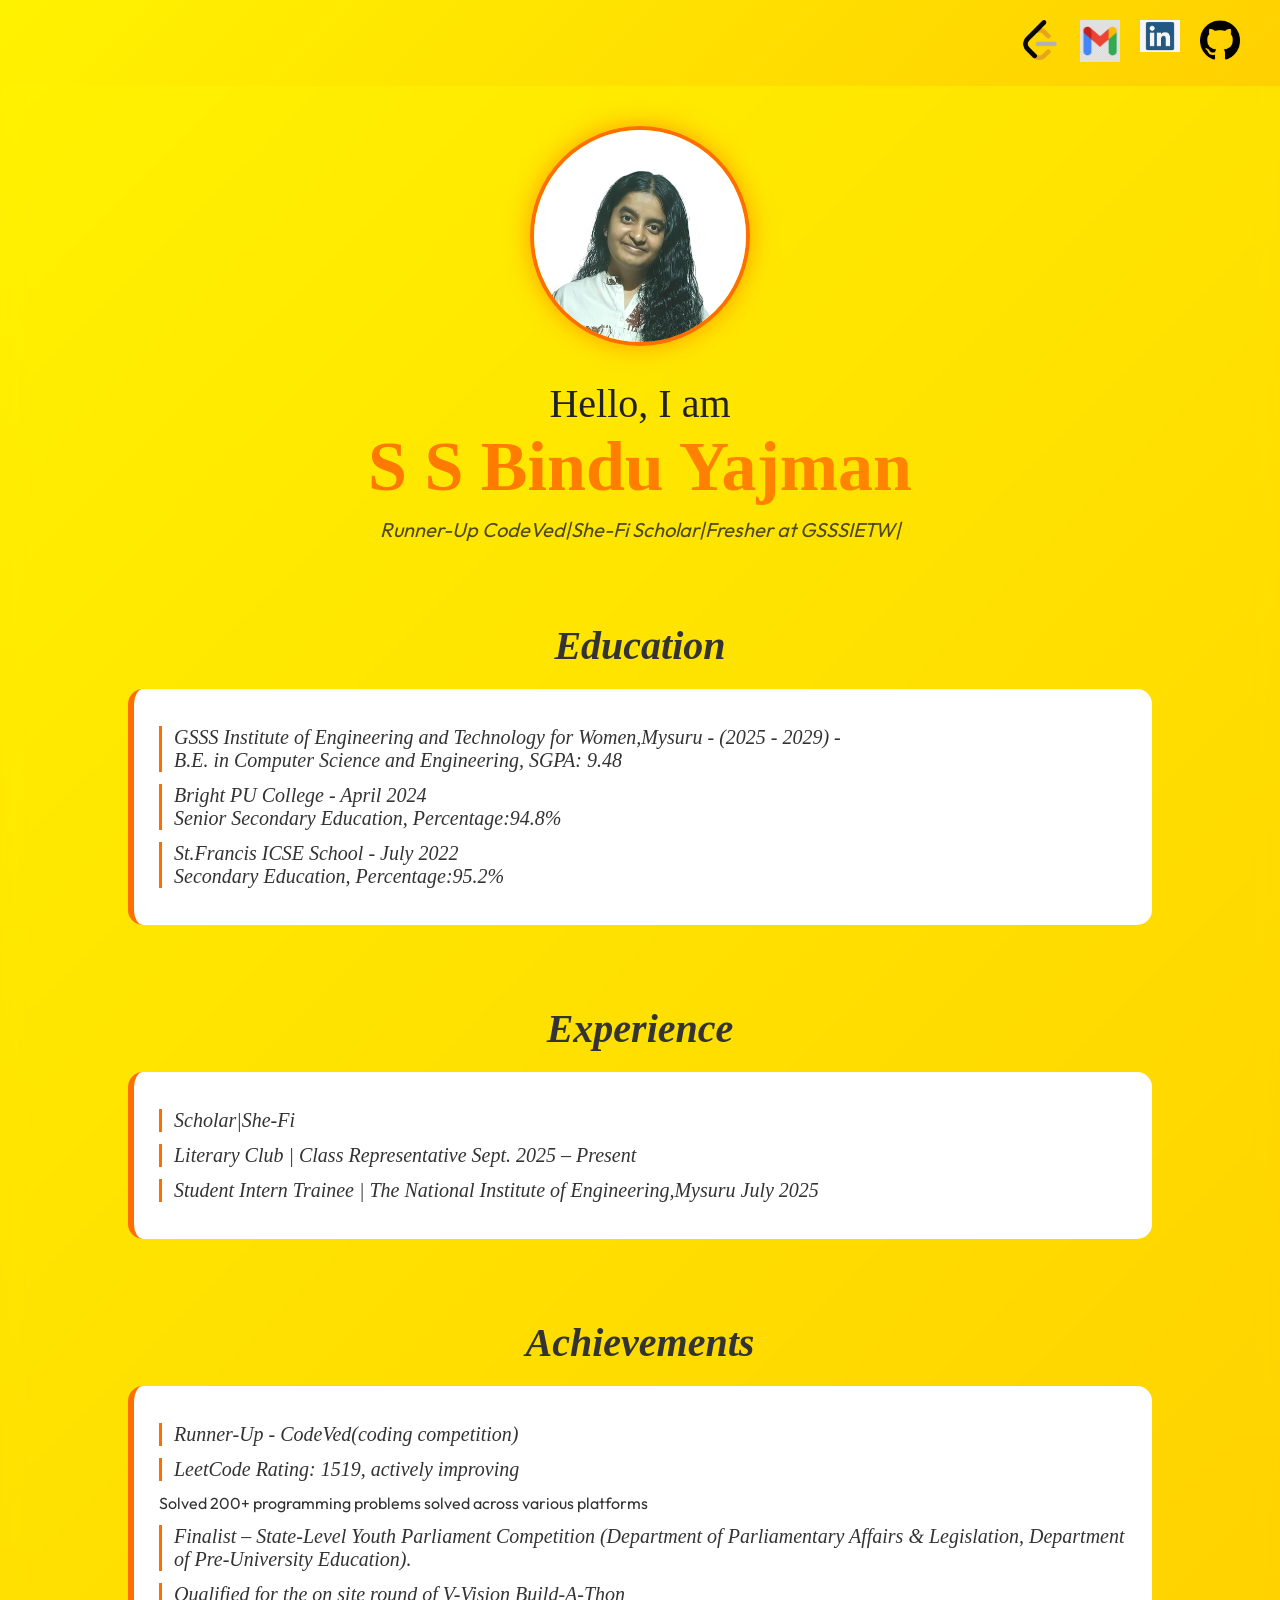
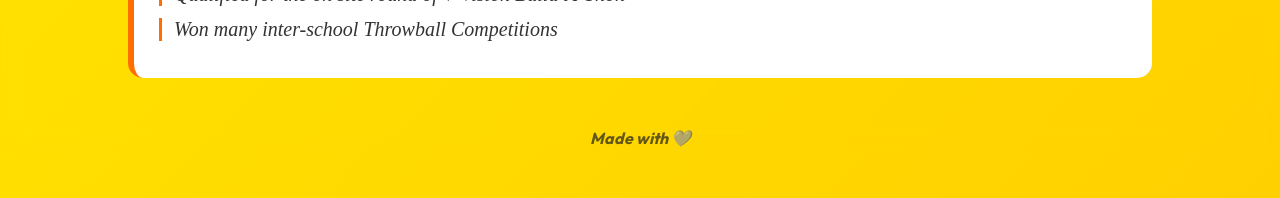
==== index.html @ 59d080ef "Rename html.html to index.html" ====
<!DOCTYPE html>
<html lang="en">
    <head>
        <title>Bindu Yajman</title>
      <link href="https://fonts.googleapis.com/css2?family=Outfit:wght@300;400;600&family=Sora:wght@400;600;700&display=swap" rel="stylesheet">
       <!-- <picture>
add google font
  <img src="Photo.jpg">
</picture>
-->
         <link rel="stylesheet" href="css.css" />
          <link rel="icon" type="image/x-icon" href="favicon.ico">
    </head>
    <body>
        <div class="header">
        <a href="https://leetcode.com/u/SSBY/">
    <img src="Leetcode.webp" >
</a>
<a href="mailto:ssbinduyajman@gmail.com">
    <img src="Gmail.jpg">
</a>
 <a href="https://www.linkedin.com/in/bindu-yajman-4566ab392/">
    <img src="Linkedin.png" >
</a>
 <a href="https://github.com/BinduYajman">
    <img src="Github.png" >
</a>
</div>
        <div class="photo">
 <img src="Photo.jpeg"  alt="Bindu Yajman">

        </div>
        
        <div class="name">
            <h1>Hello, I am </h1>
            <h2 class="big-name"> S S Bindu Yajman</h2>
            <p>Runner-Up CodeVed|She-Fi Scholar|Fresher at GSSSIETW|</p>
        </div>
         <h2 class="section-title">Education</h2>
        <div class="education">
           
            <ul>
                <li>GSSS Institute of Engineering and Technology for Women,Mysuru  - (2025 - 2029) - <br>
                  B.E. in Computer Science and Engineering, SGPA: 9.48</li>
                <li>
                Bright PU College -  April 2024<br>
                Senior Secondary Education, Percentage:94.8%
                </li>
                <li>
                St.Francis ICSE School - July 2022<br>
                Secondary Education, Percentage:95.2%</li>
            </ul>
        </div>
        <h2 class="section-title">Experience</h2>
        <div class="experience">
            <ul>
            <li>Scholar|She-Fi</li>
           <li> Literary Club | Class Representative Sept. 2025 – Present
</li>
<li>Student Intern Trainee | The National Institute of Engineering,Mysuru July 2025</li>
</ul>
        </div>
          <h2 class="section-title">Achievements</h2>
        <div class="achievements">
          
            <ul>
                <li>Runner-Up - CodeVed(coding competition)</li>
             <li>LeetCode Rating: 1519, actively improving</li>
Solved 200+ programming problems solved across various platforms
<li>Finalist – State-Level Youth Parliament Competition (Department of Parliamentary Affairs & Legislation,
Department of Pre-University Education).</li>
<li> Qualified for the on site round of V-Vision Build-A-Thon</li>
<li>Won many inter-school Throwball Competitions</li>
</ul>
        </div>
        <div class="end">
            <p><b>Made with 🩶</b></p>
        </div>
    </body>
</html>
---- css.css ----
*{
    margin:0;
    padding:0;
    box-sizing:border-box;
}
body
{
    font-family:'Outfit',sans-serif;
    background:linear-gradient(135deg, #fff200, #ffd000);
    color:#222;
    backdrop-filter:blur(10px);
}
.header {
    display: flex;
    justify-content: flex-end;
    gap: 20px;
  padding: 20px 40px;
   background:linear-gradient(135deg, #fff200, #ffd000);
   backdrop-filter:blur(10px);
}
.header img{
    width:40px;
    transition: 0.2s;
    cursor:pointer;
}

.header img:hover{
transform:scale(1.2)rotate(5deg);
}

.photo
{
    text-align: center;
    margin-top: 40px;
}
.photo img{
    width: 220px;
    height: 220px;
    border-radius: 50%;
    border: 4px solid #ff6f00;
    box-shadow: 0 0 25px rgba(255, 111, 0, 0.6);
}
.name{
text-align:center;
margin-top:30px;
}
h1, h2,  .big-name {
    font-family: 'Sora', sans-serif;
  
}


h1
{
    font-size: 40px;
    font-weight: 300;
    font-family:'Montserrat',serif;
}
.big-name
{
    font-size: 70px;
    font-weight: 700;
    color:#333;
    background: linear-gradient(45deg,#ff6f00,#ff8f00);
    -webkit-background-clip: text;
      background-clip: text;
    -webkit-text-fill-color: transparent;
    font-family:Georgia, 'Times New Roman', Times, serif,sans-serif;
    font-display:fallback;
    
}
.name p{
font-size:20px;
margin-top: 10px;
opacity: 0.8;
}
.section-title
{
font-family:'Sora',sans-serif;
  text-align: center;
  font-size: 40px;
  margin-top: 60px;
  margin-bottom: 20px;  
  font-style: italic;
  padding-top: 20px ;
  color:#333;
  font-family: Georgia, 'Times New Roman', Times, serif;
}
.education,.experience,.achievements
{
    width: 80%;
    margin: 20px auto;
    padding: 25px;
    border-radius: 15px;
    background: #ffffff;
    color:#333;
    transition:0.3s;
    border-left: 6px solid #ff6f00;
}
.education:hover,.experience:hover,.achievements:hover
 {
  transform: translateY(-10px)scale(1.01);
}
ul{
    list-style: none;
}
li{
    margin:12px 0;
    font-size: 20px;
    border-left: 3px solid #ff7b00;
    padding-left:12px;
    font-family:Georgia, 'Times New Roman', Times, serif;
     border-left: 3px solid #ff6f00;
     font-style: italic;
}
p{
  font-family:'Outfit',sans-serif;  
  font-style: italic;
  font-weight: 100px;
}
.end{
text-align: center;
margin: 50px 0;
opacity:0.7;
}
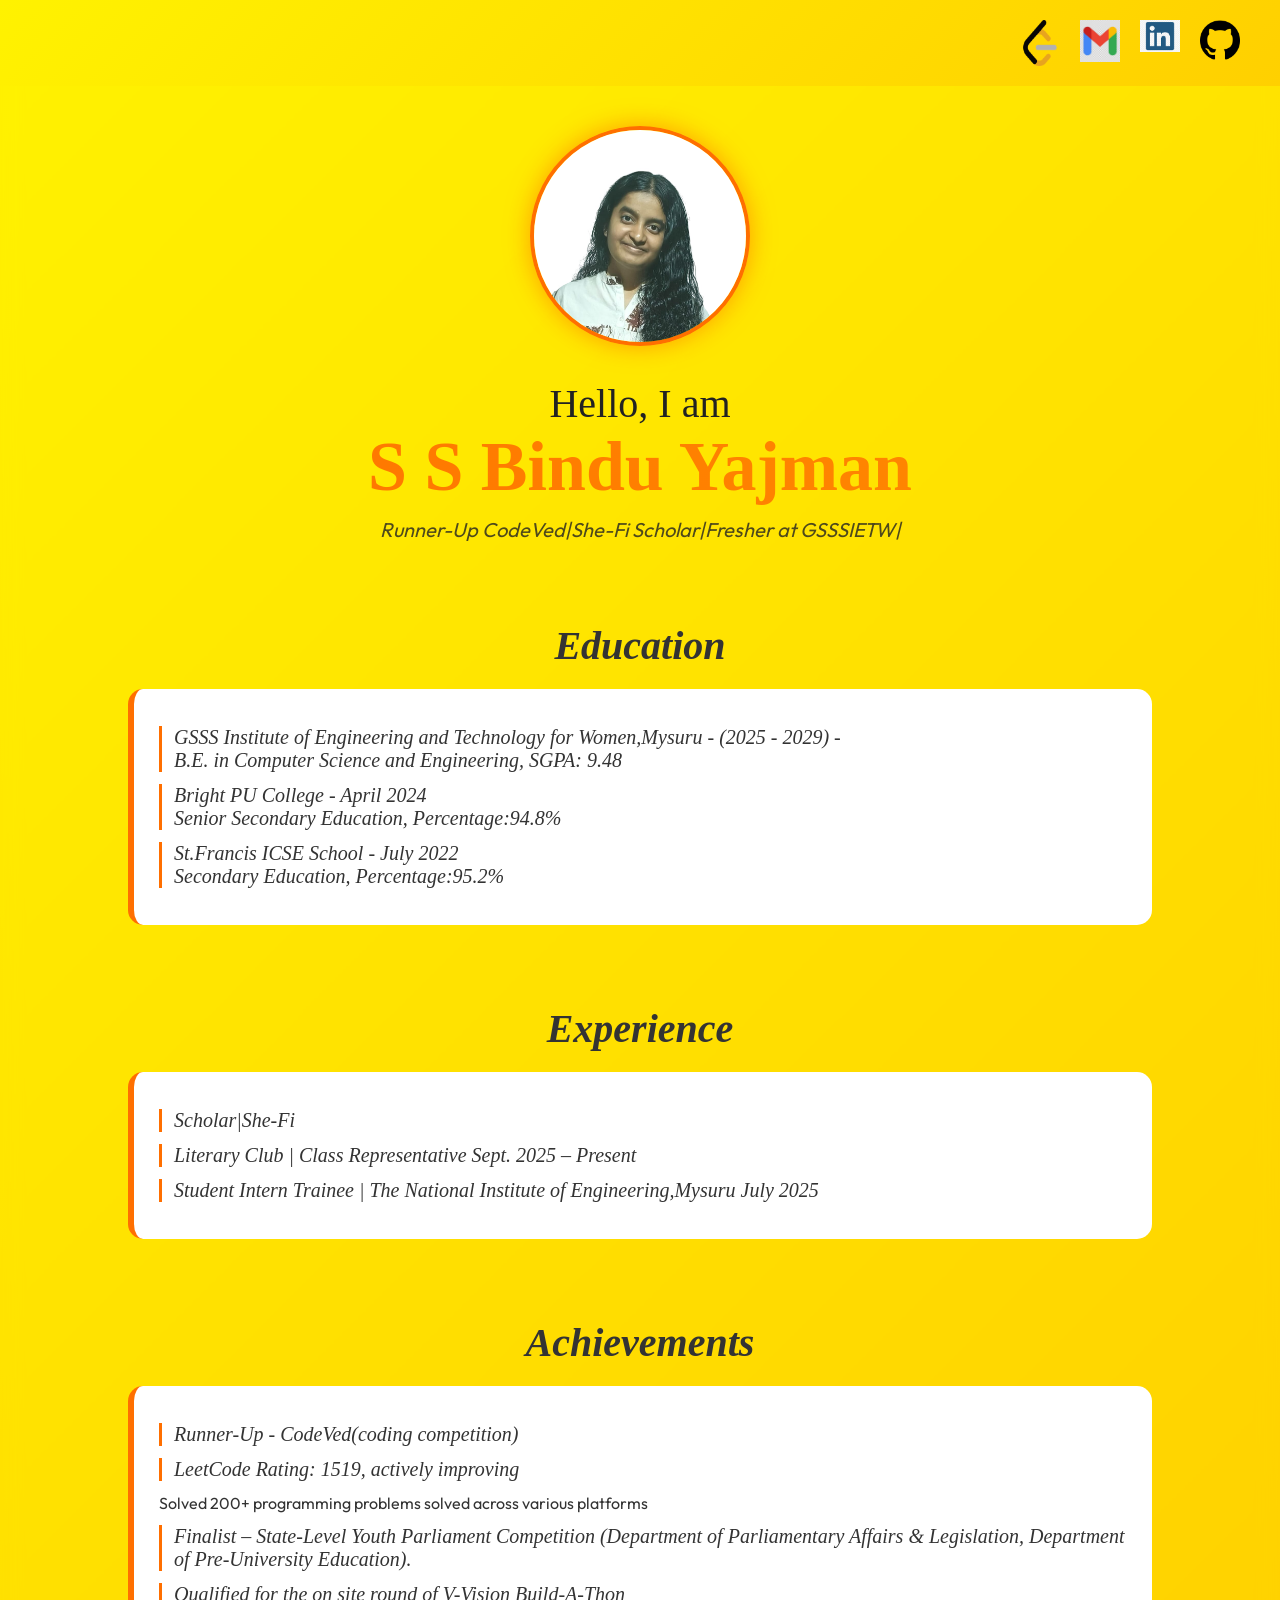
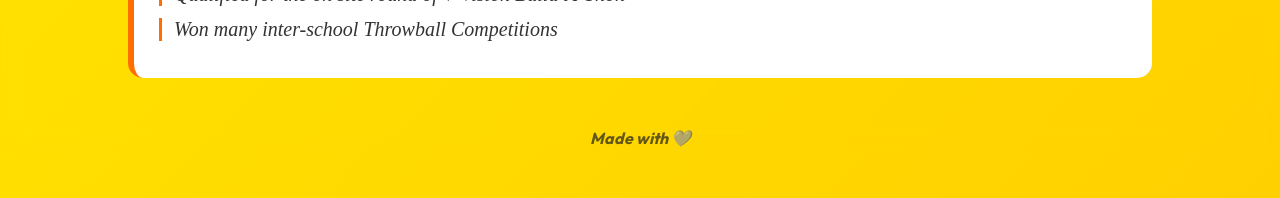
==== commit c62f2baf: "Fix HTML formatting and structure" ====
--- a/index.html
+++ b/index.html
@@ -13,7 +13,7 @@
     </head>
     <body>
         <div class="header">
-        <a href="https://leetcode.com/u/SSBY/">
+       
     <img src="Leetcode.webp" >
 </a>
 <a href="mailto:ssbinduyajman@gmail.com">
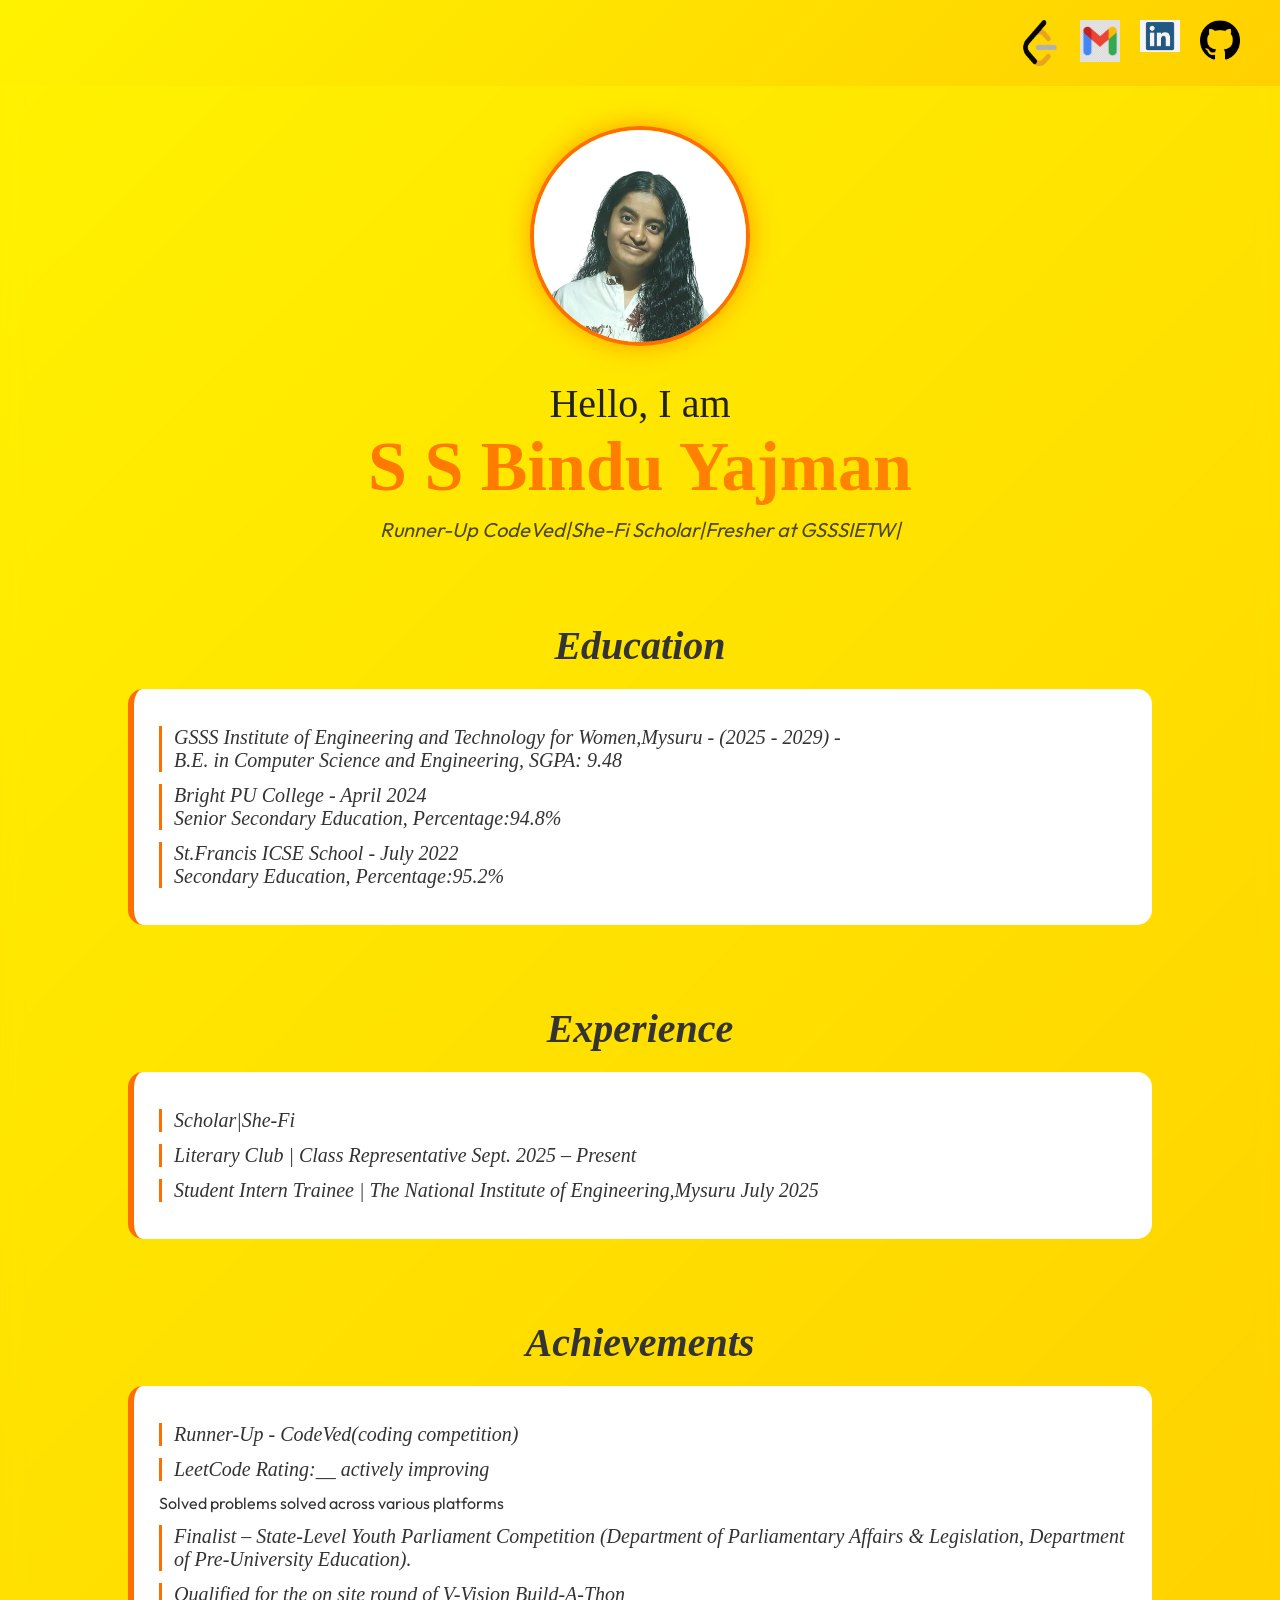
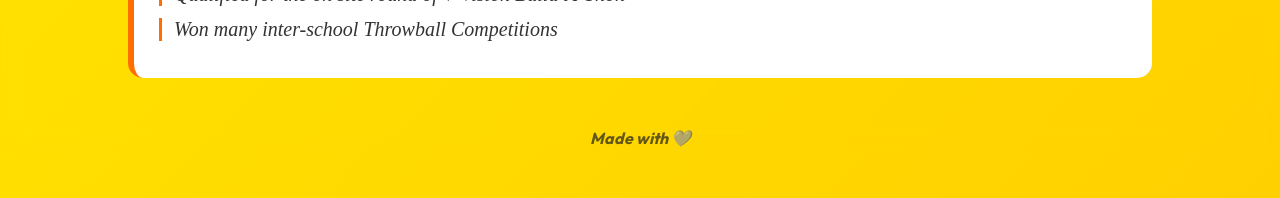
==== commit 15519046: "Revise index.html for personal webpage updates Updated the HTML structure and content for the person" ====
--- a/index.html
+++ b/index.html
@@ -65,8 +65,8 @@
           
             <ul>
                 <li>Runner-Up - CodeVed(coding competition)</li>
-             <li>LeetCode Rating: 1519, actively improving</li>
-Solved 200+ programming problems solved across various platforms
+             <li>LeetCode Rating:__ actively improving</li>
+Solved problems solved across various platforms
 <li>Finalist – State-Level Youth Parliament Competition (Department of Parliamentary Affairs & Legislation,
 Department of Pre-University Education).</li>
 <li> Qualified for the on site round of V-Vision Build-A-Thon</li>
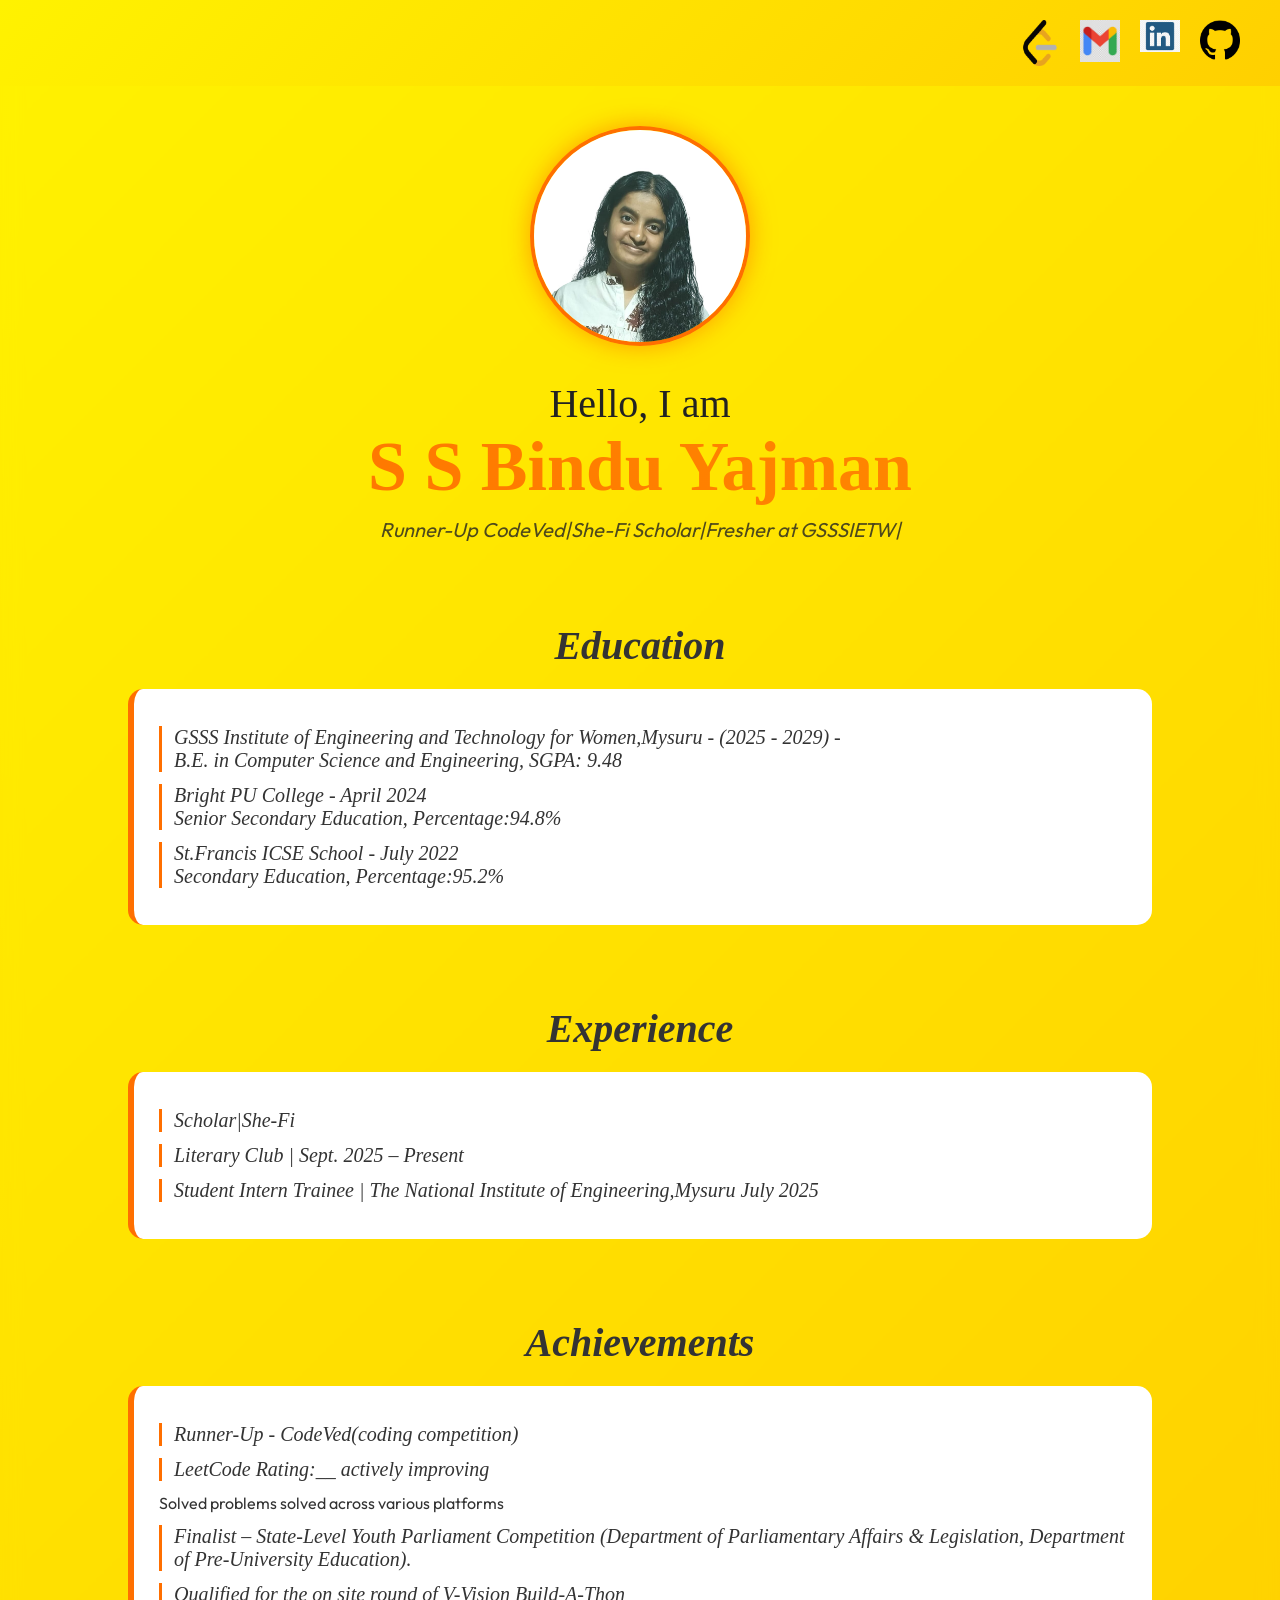
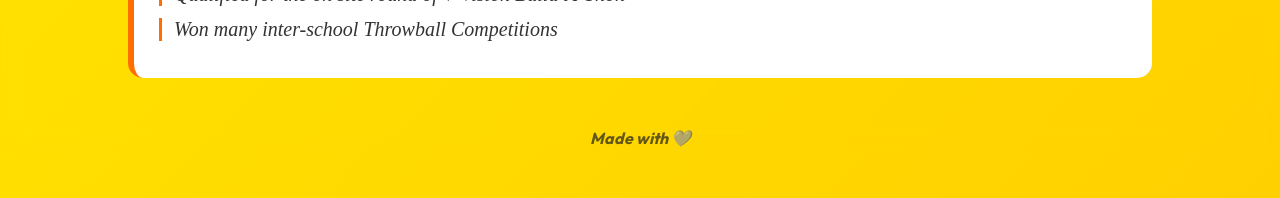
==== commit 33cf0783: "Update index.html" ====
--- a/index.html
+++ b/index.html
@@ -55,7 +55,7 @@
         <div class="experience">
             <ul>
             <li>Scholar|She-Fi</li>
-           <li> Literary Club | Class Representative Sept. 2025 – Present
+           <li> Literary Club | Sept. 2025 – Present
 </li>
 <li>Student Intern Trainee | The National Institute of Engineering,Mysuru July 2025</li>
 </ul>
